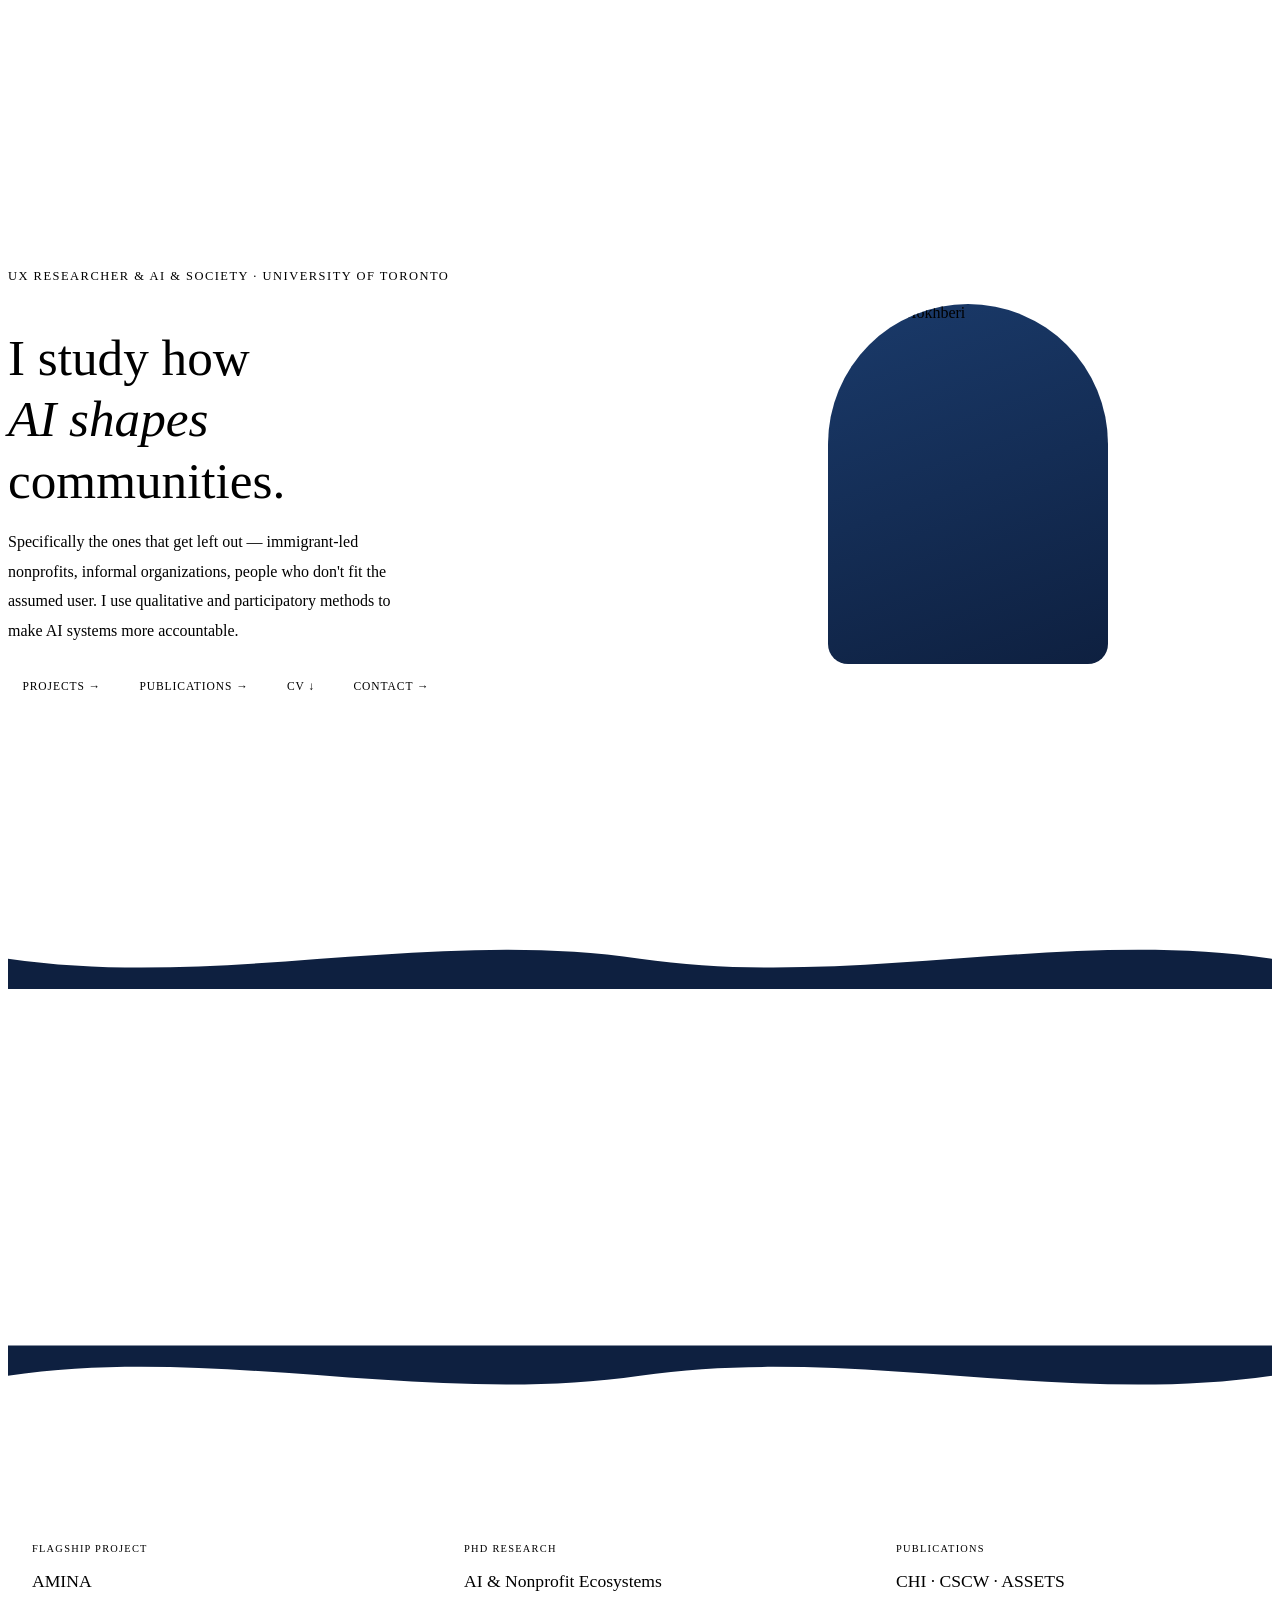
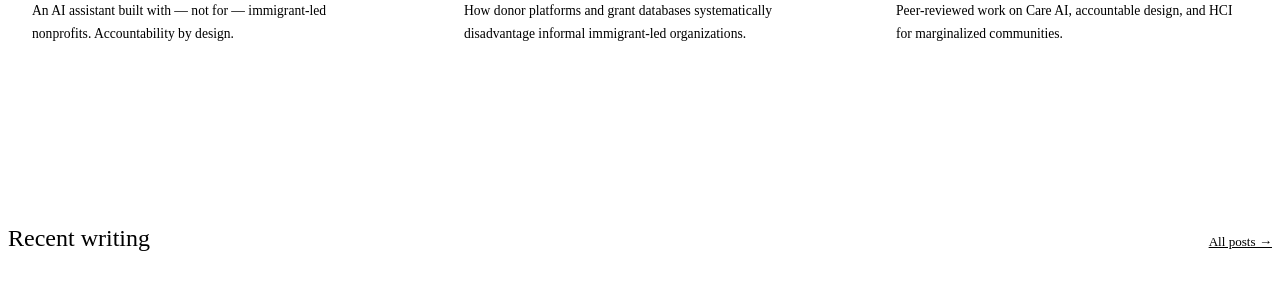
==== home.html @ 0e8337b4 "Add files via upload" ====
<!DOCTYPE html>
<html lang="en">
<head>
  <meta charset="UTF-8">
  <meta name="viewport" content="width=device-width, initial-scale=1.0">
  <title>Maryam Mokhberi — AI & Society Researcher</title>
  <link rel="stylesheet" href="css/style.css">
  <style>
    /* ── HOME-SPECIFIC STYLES ── */

    /* HERO */
    .home-hero {
      padding: 5rem 0 0;
      display: grid;
      grid-template-columns: 1fr 1fr;
      gap: 3rem;
      align-items: center;
      min-height: 88vh;
    }

    /* arch portrait */
    .home-portrait {
      display: flex;
      flex-direction: column;
      align-items: center;
      gap: 1.5rem;
      order: 2;
    }
    .arch-frame {
      width: 280px;
      height: 360px;
      overflow: hidden;
      border-radius: 140px 140px 20px 20px; /* arch top */
      background: linear-gradient(160deg, #1a3a6a, #0e2040);
      position: relative;
      flex-shrink: 0;
    }
    .arch-frame img {
      position: absolute;
      inset: 0;
      width: 100%;
      height: 100%;
      object-fit: cover;
      object-position: center top;
      display: block;
    }
    .arch-frame .arch-initials {
      position: absolute;
      inset: 0;
      display: flex;
      align-items: center;
      justify-content: center;
      font-family: var(--serif);
      font-size: 3.5rem;
      font-weight: 300;
      color: rgba(255,255,255,.28);
    }

    /* pill buttons under photo */
    .portrait-pills {
      display: flex;
      gap: .6rem;
      flex-wrap: wrap;
      justify-content: center;
    }
    .pill {
      font-size: .72rem;
      letter-spacing: .08em;
      text-transform: uppercase;
      padding: .38rem .9rem;
      border-radius: 999px;
      border: 1px solid var(--rule);
      color: var(--mid);
      text-decoration: none;
      transition: background .2s, color .2s, border-color .2s;
      white-space: nowrap;
    }
    .pill:hover { background: var(--navy); color: #fff; border-color: var(--navy); text-decoration: none; }

    /* hero text */
    .home-intro { order: 1; }
    .home-intro h1 {
      font-family: var(--serif);
      font-size: clamp(2.2rem, 4vw, 3.2rem);
      font-weight: 400;
      line-height: 1.2;
      margin-bottom: 1rem;
    }
    .home-intro h1 em { font-style: italic; color: var(--navy-mid); }
    .home-intro .role-tag {
      font-size: .78rem;
      letter-spacing: .12em;
      text-transform: uppercase;
      color: var(--quiet);
      margin-bottom: 1.5rem;
      display: block;
    }
    .home-intro p {
      font-size: 1rem;
      color: var(--mid);
      line-height: 1.85;
      max-width: 420px;
    }
    .home-intro .hero-pills {
      display: flex;
      gap: .6rem;
      margin-top: 1.8rem;
      flex-wrap: wrap;
    }

    /* wave divider */
    .wave-divider {
      width: 100%;
      overflow: hidden;
      line-height: 0;
      margin: 0;
    }
    .wave-divider svg { display: block; width: 100%; }
    .wave-divider.flip { transform: scaleY(-1); }

    /* dark wave section */
    .wave-section {
      background: var(--navy);
      padding: 4rem 0;
      color: white;
    }
    .wave-section h2 {
      font-family: var(--serif);
      font-size: clamp(1.5rem, 2.5vw, 2rem);
      font-weight: 400;
      color: white;
      margin-bottom: .5rem;
    }
    .wave-section p { color: rgba(255,255,255,.65); line-height: 1.8; }
    .wave-section .section-label { color: rgba(255,255,255,.35); }

    /* philosophy */
    .philosophy-grid {
      display: grid;
      grid-template-columns: repeat(3, 1fr);
      gap: 2.5rem;
      margin-top: 3rem;
    }
    .philosophy-item { }
    .philosophy-item h3 {
      font-family: var(--serif);
      font-size: 1.15rem;
      font-weight: 400;
      color: white;
      margin-bottom: .6rem;
      line-height: 1.3;
    }
    .philosophy-item p {
      font-size: .875rem;
      color: rgba(255,255,255,.55);
      line-height: 1.75;
    }

    /* highlights */
    .highlights-section { padding: 4.5rem 0; }
    .highlights-grid {
      display: grid;
      grid-template-columns: repeat(3, 1fr);
      gap: 2rem;
      margin-top: 2.5rem;
    }
    .highlight-card {
      border: 1px solid var(--rule);
      border-radius: 4px;
      padding: 1.5rem;
      transition: border-color .2s, transform .2s;
      text-decoration: none;
      display: block;
      color: inherit;
    }
    .highlight-card:hover {
      border-color: var(--navy);
      transform: translateY(-2px);
      text-decoration: none;
    }
    .highlight-card .card-label {
      font-size: .65rem;
      letter-spacing: .12em;
      text-transform: uppercase;
      color: var(--navy-mid);
      margin-bottom: .5rem;
      display: block;
    }
    .highlight-card h3 {
      font-family: var(--serif);
      font-size: 1.1rem;
      font-weight: 400;
      color: var(--ink);
      margin-bottom: .5rem;
    }
    .highlight-card p {
      font-size: .85rem;
      color: var(--mid);
      line-height: 1.65;
      margin: 0;
    }

    /* recent writing */
    .writing-section { padding: 4rem 0 0; }
    .writing-header {
      display: flex;
      justify-content: space-between;
      align-items: baseline;
      margin-bottom: 1.5rem;
    }
    .writing-header h2 {
      font-family: var(--serif);
      font-size: 1.5rem;
      font-weight: 400;
    }
    .writing-header a { font-size: .82rem; color: var(--quiet); }
    .writing-header a:hover { color: var(--navy); }

    @media (max-width: 768px) {
      .home-hero { grid-template-columns: 1fr; min-height: auto; padding-top: 4rem; }
      .home-portrait { order: 1; }
      .home-intro { order: 2; }
      .arch-frame { width: 200px; height: 260px; border-radius: 100px 100px 16px 16px; }
      .philosophy-grid,
      .highlights-grid { grid-template-columns: 1fr; gap: 1.5rem; }
    }
  </style>
</head>
<body data-page="home">
  <div id="nav-placeholder"></div>

  <!-- HERO -->
  <section class="container">
    <div class="home-hero">

      <div class="home-intro fade-in">
        <span class="role-tag">UX Researcher &amp; AI &amp; Society · University of Toronto</span>
        <h1>I study how<br><em>AI shapes</em><br>communities.</h1>
        <p>Specifically the ones that get left out — immigrant-led nonprofits, informal organizations, people who don't fit the assumed user. I use qualitative and participatory methods to make AI systems more accountable.</p>
        <div class="hero-pills fade-in fade-in-delay-2">
          <a href="pages/research.html" class="pill">Projects →</a>
          <a href="pages/publications.html" class="pill">Publications →</a>
          <a href="assets/Maryam_Mokhberi_CV.pdf" class="pill" target="_blank">CV ↓</a>
          <a href="pages/contact.html" class="pill">Contact →</a>
        </div>
      </div>

      <div class="home-portrait fade-in fade-in-delay-1">
        <div class="arch-frame">
          <img src="assets/maryam.jpg" alt="Maryam Mokhberi">
        </div>

      </div>

    </div>
  </section>

  <!-- WAVE DOWN into dark section -->
  <div class="wave-divider" style="margin-top:3rem;">
    <svg viewBox="0 0 1440 70" xmlns="http://www.w3.org/2000/svg" preserveAspectRatio="none">
      <path d="M0,35 C240,70 480,0 720,35 C960,70 1200,0 1440,35 L1440,70 L0,70 Z" fill="#0e2040"/>
    </svg>
  </div>

  <!-- PHILOSOPHY / dark wave section -->
  <section class="wave-section">
    <div class="container">
      <span class="section-label" style="font-size:.7rem;letter-spacing:.15em;text-transform:uppercase;display:block;margin-bottom:1.5rem;">How I think about research</span>
      <div class="philosophy-grid">
        <div class="philosophy-item fade-in">
          <h3>The communities most affected by AI are least involved in building it.</h3>
          <p>My work tries to close that gap — through participatory design, qualitative fieldwork, and tools that center accountability from the start.</p>
        </div>
        <div class="philosophy-item fade-in fade-in-delay-1">
          <h3>Care AI isn't about efficiency. It's about who gets cared for.</h3>
          <p>Most AI systems called "assistive" optimize for users who already have access to convenience. I study the ones who don't.</p>
        </div>
        <div class="philosophy-item fade-in fade-in-delay-2">
          <h3>Technical depth makes critique more useful, not less.</h3>
          <p>My engineering background means I can engage with AI system design directly — not just describe its effects from the outside.</p>
        </div>
      </div>
    </div>
  </section>

  <!-- WAVE UP back to white -->
  <div class="wave-divider flip">
    <svg viewBox="0 0 1440 70" xmlns="http://www.w3.org/2000/svg" preserveAspectRatio="none">
      <path d="M0,35 C240,70 480,0 720,35 C960,70 1200,0 1440,35 L1440,70 L0,70 Z" fill="#0e2040"/>
    </svg>
  </div>

  <!-- HIGHLIGHTS -->
  <section class="highlights-section">
    <div class="container">
      <div class="highlights-grid">
        <a href="pages/research.html#amina" class="highlight-card fade-in">
          <span class="card-label">Flagship Project</span>
          <h3>AMINA</h3>
          <p>An AI assistant built with — not for — immigrant-led nonprofits. Accountability by design.</p>
        </a>
        <a href="pages/research.html" class="highlight-card fade-in fade-in-delay-1">
          <span class="card-label">PhD Research</span>
          <h3>AI & Nonprofit Ecosystems</h3>
          <p>How donor platforms and grant databases systematically disadvantage informal immigrant-led organizations.</p>
        </a>
        <a href="pages/publications.html" class="highlight-card fade-in fade-in-delay-2">
          <span class="card-label">Publications</span>
          <h3>CHI · CSCW · ASSETS</h3>
          <p>Peer-reviewed work on Care AI, accountable design, and HCI for marginalized communities.</p>
        </a>
      </div>
    </div>
  </section>

  <!-- RECENT WRITING -->
  <section class="writing-section">
    <div class="container">
      <div class="writing-header">
        <h2>Recent writing</h2>
        <a href="pages/blog.html">All posts →</a>
      </div>
      <div id="home-blog-container"></div>
    </div>
  </section>

  <div id="footer-placeholder"></div>
  <script src="js/blog-posts.js"></script>
  <script src="js/main.js"></script>
</body>
</html>
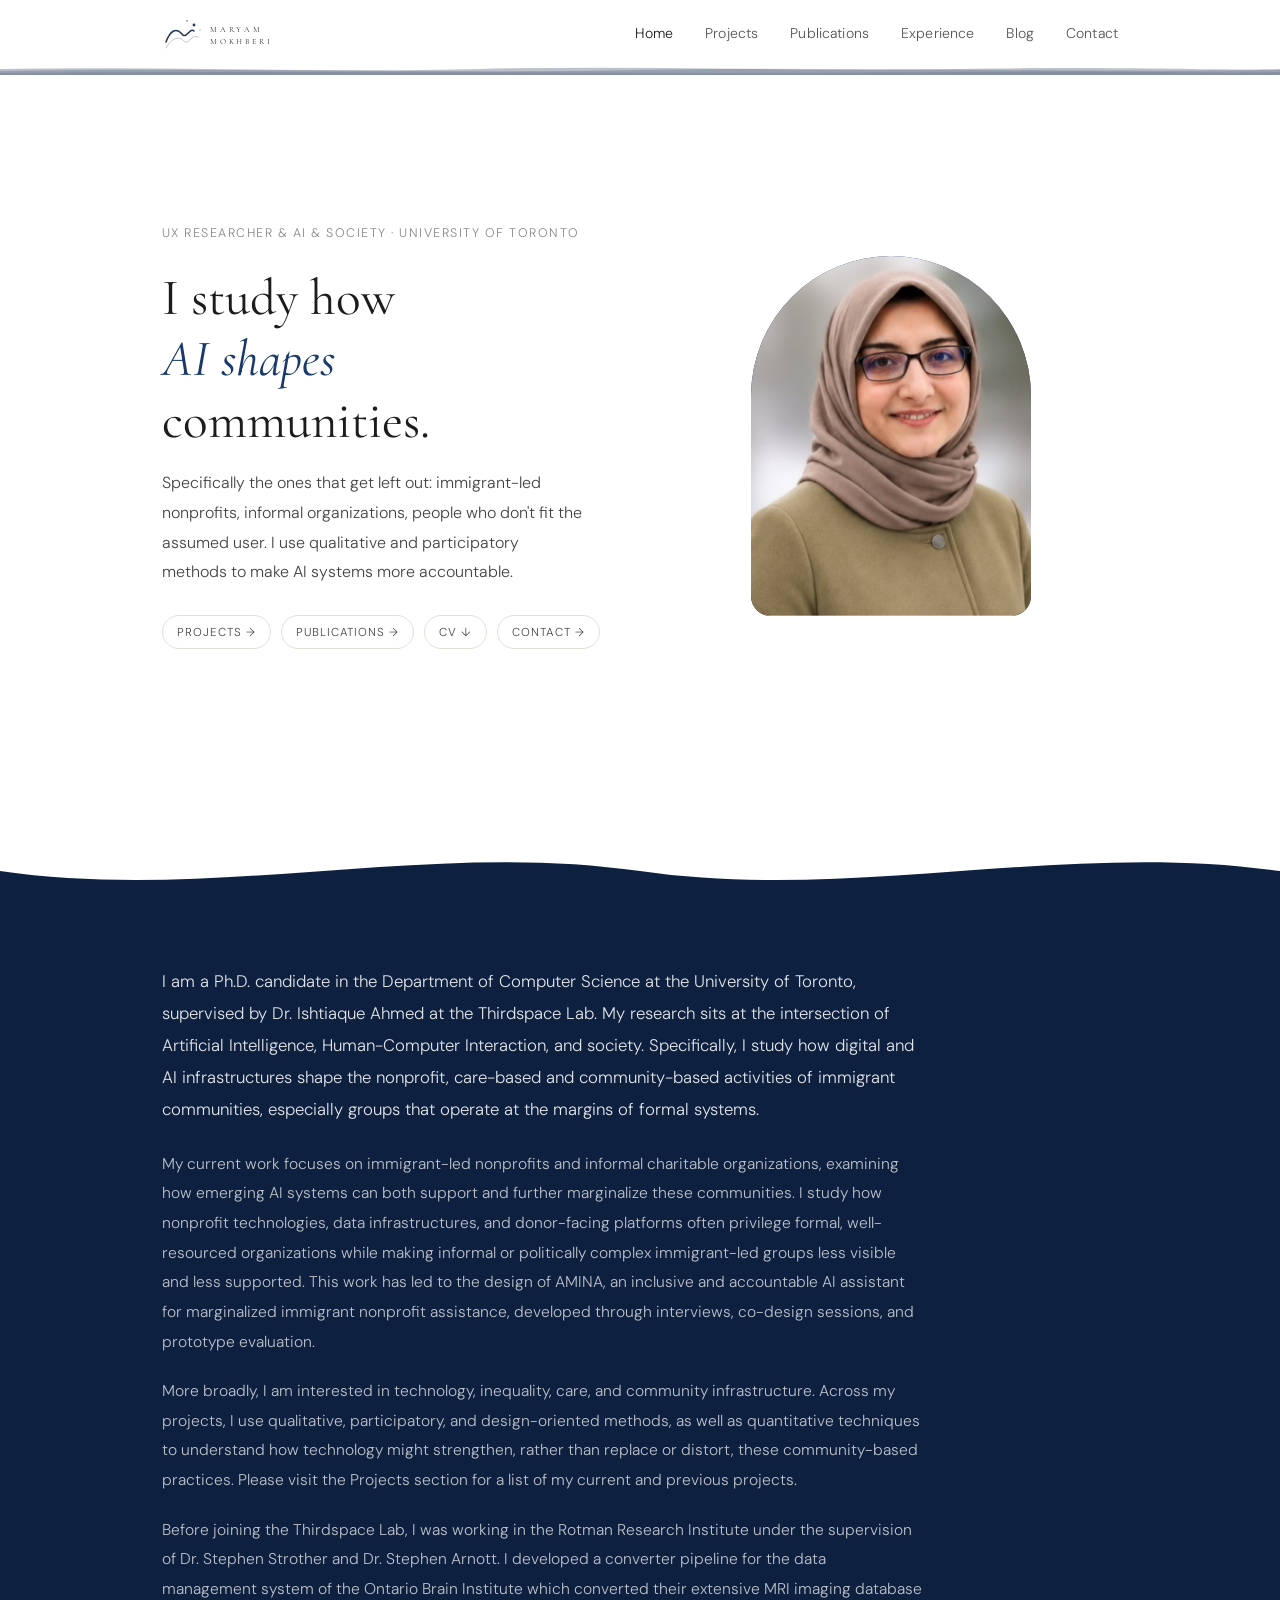
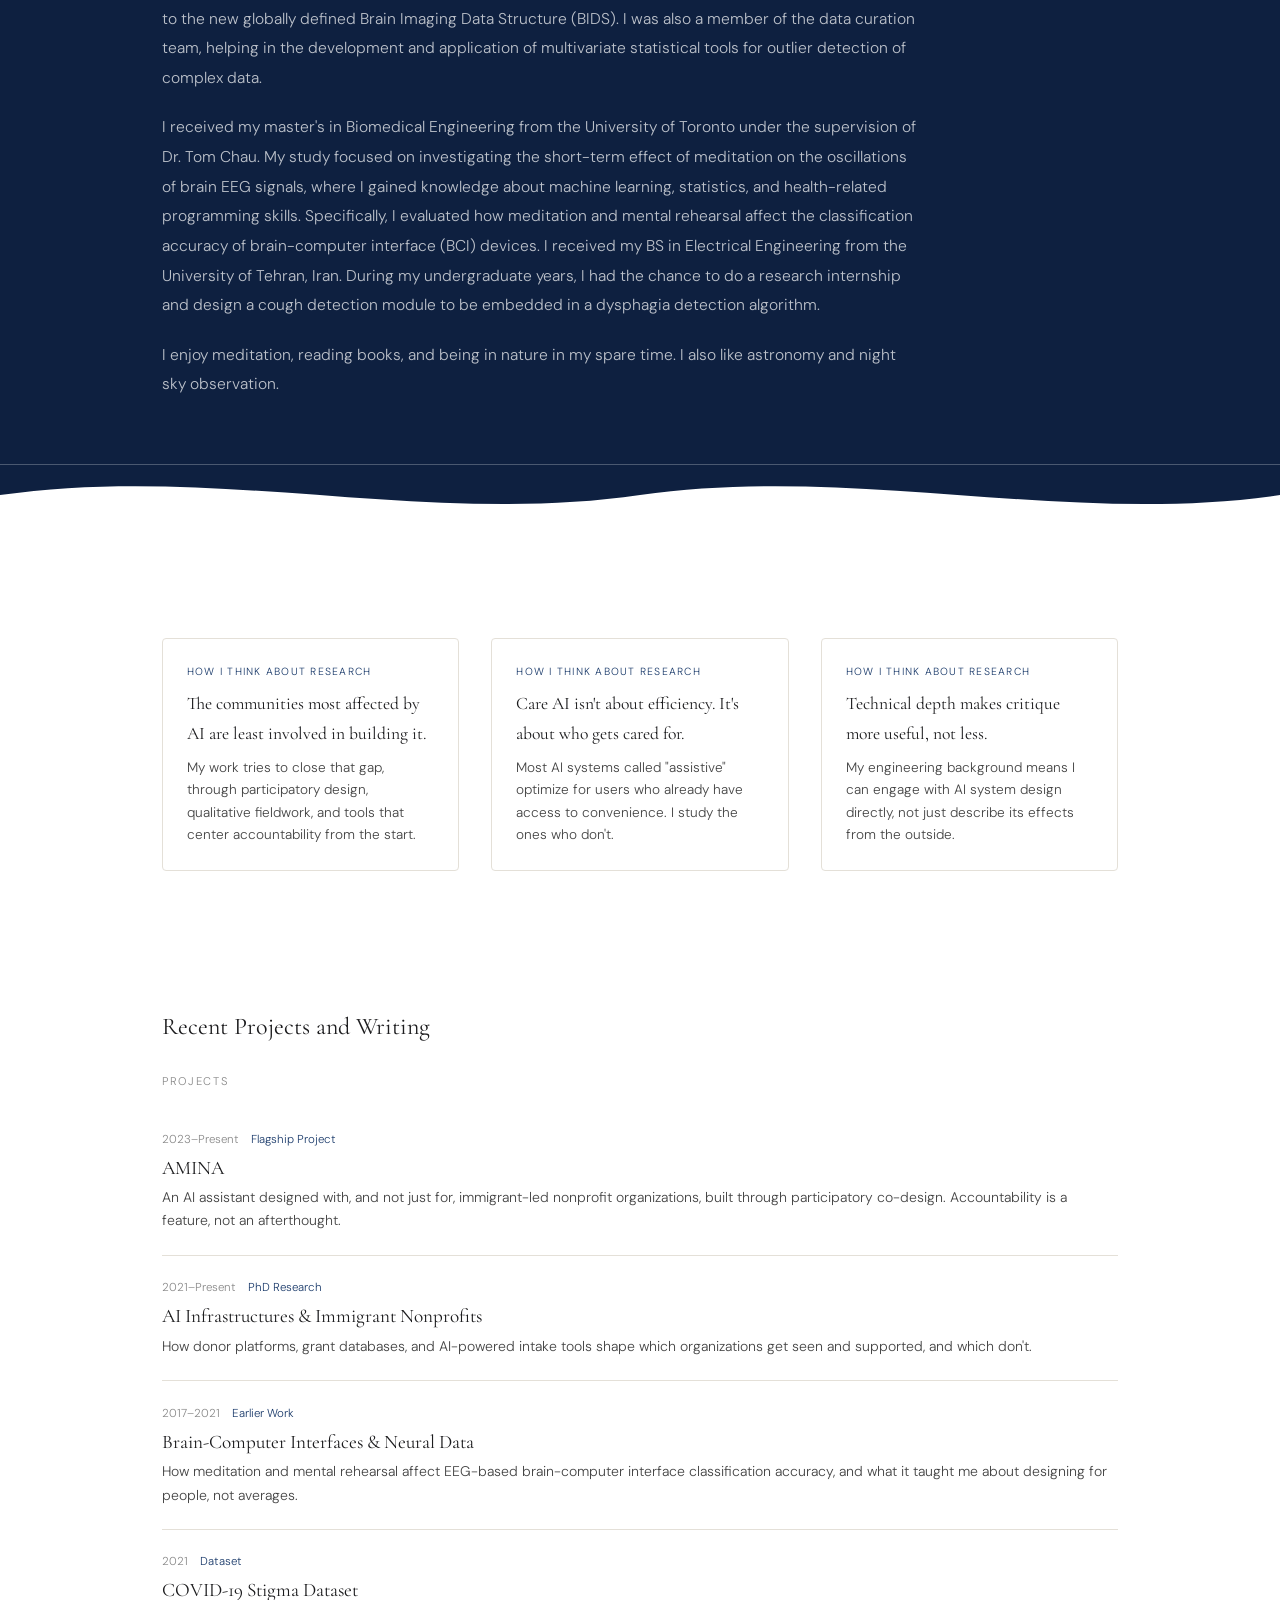
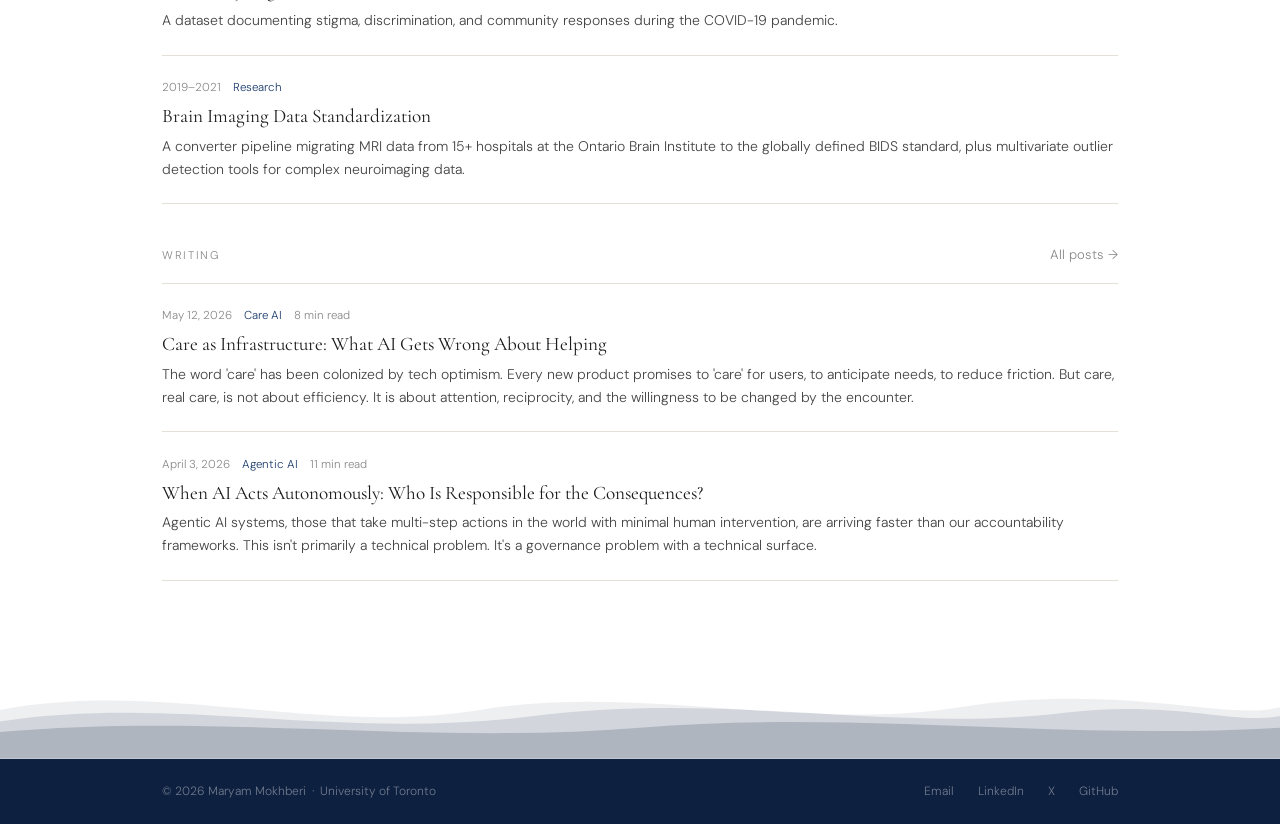
==== commit b335fce4: "Add files via upload changed the content and layout of home page" ====
--- a/home.html
+++ b/home.html
@@ -3,7 +3,7 @@
 <head>
   <meta charset="UTF-8">
   <meta name="viewport" content="width=device-width, initial-scale=1.0">
-  <title>Maryam Mokhberi — AI & Society Researcher</title>
+  <title>Maryam Mokhberi | AI &amp; Society Researcher</title>
   <link rel="stylesheet" href="css/style.css">
   <style>
     /* ── HOME-SPECIFIC STYLES ── */
@@ -216,6 +216,26 @@
     .writing-header a { font-size: .82rem; color: var(--quiet); }
     .writing-header a:hover { color: var(--navy); }
 
+    /* bio text in dark section */
+    .bio-paragraphs { max-width: 760px; }
+    .bio-paragraphs p {
+      color: rgba(255,255,255,.72);
+      line-height: 1.9;
+      font-size: .975rem;
+      margin-bottom: 1.25rem;
+    }
+    .bio-paragraphs p:last-child { margin-bottom: 0; }
+    .bio-paragraphs .bio-lead {
+      font-size: 1.05rem;
+      color: rgba(255,255,255,.88);
+      margin-bottom: 1.5rem;
+    }
+
+    /* philosophy items on white background */
+    .highlights-section .philosophy-item h3 { color: var(--ink); }
+    .highlights-section .philosophy-item p { color: var(--mid); }
+    .highlights-section .philosophy-grid { margin-bottom: 3rem; }
+
     @media (max-width: 768px) {
       .home-hero { grid-template-columns: 1fr; min-height: auto; padding-top: 4rem; }
       .home-portrait { order: 1; }
@@ -236,7 +256,7 @@
       <div class="home-intro fade-in">
         <span class="role-tag">UX Researcher &amp; AI &amp; Society · University of Toronto</span>
         <h1>I study how<br><em>AI shapes</em><br>communities.</h1>
-        <p>Specifically the ones that get left out — immigrant-led nonprofits, informal organizations, people who don't fit the assumed user. I use qualitative and participatory methods to make AI systems more accountable.</p>
+        <p>Specifically the ones that get left out: immigrant-led nonprofits, informal organizations, people who don't fit the assumed user. I use qualitative and participatory methods to make AI systems more accountable.</p>
         <div class="hero-pills fade-in fade-in-delay-2">
           <a href="pages/research.html" class="pill">Projects →</a>
           <a href="pages/publications.html" class="pill">Publications →</a>
@@ -262,23 +282,16 @@
     </svg>
   </div>
 
-  <!-- PHILOSOPHY / dark wave section -->
+  <!-- BIO / dark wave section -->
   <section class="wave-section">
     <div class="container">
-      <span class="section-label" style="font-size:.7rem;letter-spacing:.15em;text-transform:uppercase;display:block;margin-bottom:1.5rem;">How I think about research</span>
-      <div class="philosophy-grid">
-        <div class="philosophy-item fade-in">
-          <h3>The communities most affected by AI are least involved in building it.</h3>
-          <p>My work tries to close that gap — through participatory design, qualitative fieldwork, and tools that center accountability from the start.</p>
-        </div>
-        <div class="philosophy-item fade-in fade-in-delay-1">
-          <h3>Care AI isn't about efficiency. It's about who gets cared for.</h3>
-          <p>Most AI systems called "assistive" optimize for users who already have access to convenience. I study the ones who don't.</p>
-        </div>
-        <div class="philosophy-item fade-in fade-in-delay-2">
-          <h3>Technical depth makes critique more useful, not less.</h3>
-          <p>My engineering background means I can engage with AI system design directly — not just describe its effects from the outside.</p>
-        </div>
+      <div class="bio-paragraphs">
+        <p class="bio-lead">I am a Ph.D. candidate in the Department of Computer Science at the University of Toronto, supervised by Dr. Ishtiaque Ahmed at the Thirdspace Lab. My research sits at the intersection of Artificial Intelligence, Human-Computer Interaction, and society. Specifically, I study how digital and AI infrastructures shape the nonprofit, care-based and community-based activities of immigrant communities, especially groups that operate at the margins of formal systems.</p>
+        <p>My current work focuses on immigrant-led nonprofits and informal charitable organizations, examining how emerging AI systems can both support and further marginalize these communities. I study how nonprofit technologies, data infrastructures, and donor-facing platforms often privilege formal, well-resourced organizations while making informal or politically complex immigrant-led groups less visible and less supported. This work has led to the design of AMINA, an inclusive and accountable AI assistant for marginalized immigrant nonprofit assistance, developed through interviews, co-design sessions, and prototype evaluation.</p>
+        <p>More broadly, I am interested in technology, inequality, care, and community infrastructure. Across my projects, I use qualitative, participatory, and design-oriented methods, as well as quantitative techniques to understand how technology might strengthen, rather than replace or distort, these community-based practices. Please visit the Projects section for a list of my current and previous projects.</p>
+        <p>Before joining the Thirdspace Lab, I was working in the Rotman Research Institute under the supervision of Dr. Stephen Strother and Dr. Stephen Arnott. I developed a converter pipeline for the data management system of the Ontario Brain Institute which converted their extensive MRI imaging database to the new globally defined Brain Imaging Data Structure (BIDS). I was also a member of the data curation team, helping in the development and application of multivariate statistical tools for outlier detection of complex data.</p>
+        <p>I received my master's in Biomedical Engineering from the University of Toronto under the supervision of Dr. Tom Chau. My study focused on investigating the short-term effect of meditation on the oscillations of brain EEG signals, where I gained knowledge about machine learning, statistics, and health-related programming skills. Specifically, I evaluated how meditation and mental rehearsal affect the classification accuracy of brain-computer interface (BCI) devices. I received my BS in Electrical Engineering from the University of Tehran, Iran. During my undergraduate years, I had the chance to do a research internship and design a cough detection module to be embedded in a dysphagia detection algorithm.</p>
+        <p>I enjoy meditation, reading books, and being in nature in my spare time. I also like astronomy and night sky observation.</p>
       </div>
     </div>
   </section>
@@ -294,31 +307,77 @@
   <section class="highlights-section">
     <div class="container">
       <div class="highlights-grid">
-        <a href="pages/research.html#amina" class="highlight-card fade-in">
-          <span class="card-label">Flagship Project</span>
-          <h3>AMINA</h3>
-          <p>An AI assistant built with — not for — immigrant-led nonprofits. Accountability by design.</p>
-        </a>
-        <a href="pages/research.html" class="highlight-card fade-in fade-in-delay-1">
-          <span class="card-label">PhD Research</span>
-          <h3>AI & Nonprofit Ecosystems</h3>
-          <p>How donor platforms and grant databases systematically disadvantage informal immigrant-led organizations.</p>
-        </a>
-        <a href="pages/publications.html" class="highlight-card fade-in fade-in-delay-2">
-          <span class="card-label">Publications</span>
-          <h3>CHI · CSCW · ASSETS</h3>
-          <p>Peer-reviewed work on Care AI, accountable design, and HCI for marginalized communities.</p>
-        </a>
+        <div class="highlight-card fade-in">
+          <span class="card-label">How I think about research</span>
+          <h3>The communities most affected by AI are least involved in building it.</h3>
+          <p>My work tries to close that gap, through participatory design, qualitative fieldwork, and tools that center accountability from the start.</p>
+        </div>
+        <div class="highlight-card fade-in fade-in-delay-1">
+          <span class="card-label">How I think about research</span>
+          <h3>Care AI isn't about efficiency. It's about who gets cared for.</h3>
+          <p>Most AI systems called "assistive" optimize for users who already have access to convenience. I study the ones who don't.</p>
+        </div>
+        <div class="highlight-card fade-in fade-in-delay-2">
+          <span class="card-label">How I think about research</span>
+          <h3>Technical depth makes critique more useful, not less.</h3>
+          <p>My engineering background means I can engage with AI system design directly, not just describe its effects from the outside.</p>
+        </div>
       </div>
     </div>
   </section>
 
-  <!-- RECENT WRITING -->
+  <!-- RECENT PROJECTS AND WRITING -->
   <section class="writing-section">
     <div class="container">
       <div class="writing-header">
-        <h2>Recent writing</h2>
-        <a href="pages/blog.html">All posts →</a>
+        <h2>Recent Projects and Writing</h2>
+      </div>
+
+      <span class="section-label" style="font-size:.7rem;letter-spacing:.15em;text-transform:uppercase;color:var(--quiet);display:block;margin-bottom:1rem;">Projects</span>
+      <a class="post-list-item fade-in" href="pages/research.html#amina">
+        <div class="pli-meta">
+          <span>2023–Present</span>
+          <span class="pli-cat">Flagship Project</span>
+        </div>
+        <div class="pli-title">AMINA</div>
+        <div class="pli-excerpt">An AI assistant designed with, and not just for, immigrant-led nonprofit organizations, built through participatory co-design. Accountability is a feature, not an afterthought.</div>
+      </a>
+      <a class="post-list-item fade-in" href="pages/research.html">
+        <div class="pli-meta">
+          <span>2021–Present</span>
+          <span class="pli-cat">PhD Research</span>
+        </div>
+        <div class="pli-title">AI Infrastructures &amp; Immigrant Nonprofits</div>
+        <div class="pli-excerpt">How donor platforms, grant databases, and AI-powered intake tools shape which organizations get seen and supported, and which don't.</div>
+      </a>
+      <a class="post-list-item fade-in" href="pages/research.html">
+        <div class="pli-meta">
+          <span>2017–2021</span>
+          <span class="pli-cat">Earlier Work</span>
+        </div>
+        <div class="pli-title">Brain-Computer Interfaces &amp; Neural Data</div>
+        <div class="pli-excerpt">How meditation and mental rehearsal affect EEG-based brain-computer interface classification accuracy, and what it taught me about designing for people, not averages.</div>
+      </a>
+      <a class="post-list-item fade-in" href="pages/research.html">
+        <div class="pli-meta">
+          <span>2021</span>
+          <span class="pli-cat">Dataset</span>
+        </div>
+        <div class="pli-title">COVID-19 Stigma Dataset</div>
+        <div class="pli-excerpt">A dataset documenting stigma, discrimination, and community responses during the COVID-19 pandemic.</div>
+      </a>
+      <a class="post-list-item fade-in" href="pages/research.html">
+        <div class="pli-meta">
+          <span>2019–2021</span>
+          <span class="pli-cat">Research</span>
+        </div>
+        <div class="pli-title">Brain Imaging Data Standardization</div>
+        <div class="pli-excerpt">A converter pipeline migrating MRI data from 15+ hospitals at the Ontario Brain Institute to the globally defined BIDS standard, plus multivariate outlier detection tools for complex neuroimaging data.</div>
+      </a>
+
+      <div style="display:flex;justify-content:space-between;align-items:baseline;margin:2.5rem 0 1rem;">
+        <span class="section-label" style="font-size:.7rem;letter-spacing:.15em;text-transform:uppercase;color:var(--quiet);">Writing</span>
+        <a href="pages/blog.html" style="font-size:.82rem;color:var(--quiet);">All posts →</a>
       </div>
       <div id="home-blog-container"></div>
     </div>
--- a/css/style.css
+++ b/css/style.css
@@ -0,0 +1,262 @@
+@import url('https://fonts.googleapis.com/css2?family=Cormorant+Garamond:ital,wght@0,300;0,400;0,500;1,300;1,400&family=DM+Sans:ital,wght@0,300;0,400;0,500;1,300&display=swap');
+
+:root {
+  --serif: 'Cormorant Garamond', Georgia, serif;
+  --sans:  'DM Sans', system-ui, sans-serif;
+  --bg:       #ffffff;
+  --surface:  #ffffff;
+  --ink:      #1C1C1E;
+  --mid:      #444;
+  --quiet:    #888;
+  --navy:     #0e2040;
+  --navy-mid: #1a3a6a;
+  --navy-light: rgba(14,32,64,0.08);
+  --rule:     #E4E0D8;
+  --nav-h:    66px;
+  --wide:     1020px;
+  --text:     680px;
+}
+
+*, *::before, *::after { box-sizing: border-box; margin: 0; padding: 0; }
+html { font-size: 16px; scroll-behavior: smooth; background: #ffffff; }
+body { font-family: var(--sans); background: var(--bg); color: var(--ink); line-height: 1.7; font-weight: 300; overflow-x: hidden; }
+a { color: var(--navy-mid); text-decoration: none; }
+a:hover { text-decoration: underline; }
+p { margin-bottom: 1rem; }
+p:last-child { margin-bottom: 0; }
+ul { list-style: none; }
+img { display: block; max-width: 100%; }
+
+/* ── NAV ── */
+nav.main-nav {
+  position: fixed; top: 0; left: 0; right: 0;
+  height: var(--nav-h); z-index: 100;
+  background: rgba(255,255,255,0.96);
+  backdrop-filter: blur(10px);
+  overflow: visible;
+}
+.nav-inner {
+  max-width: var(--wide); margin: 0 auto; padding: 0 2rem;
+  height: 100%; display: flex; align-items: center; justify-content: space-between;
+}
+.nav-logo { display: flex; align-items: center; text-decoration: none; opacity: .9; transition: opacity .2s; }
+.nav-logo:hover { opacity: 1; text-decoration: none; }
+.nav-links { display: flex; gap: 2rem; }
+.nav-links a { font-size: 0.88rem; color: #555; transition: color .2s; letter-spacing: .01em; }
+.nav-links a:hover, .nav-links a.active { color: var(--ink); text-decoration: none; }
+
+.nav-hamburger { display: none; background: none; border: none; cursor: pointer; flex-direction: column; gap: 5px; padding: .25rem; }
+.nav-hamburger span { display: block; width: 22px; height: 1.5px; background: var(--ink); transition: .2s; }
+
+
+/* ── NAV WAVE ACCENT ── */
+.nav-wave {
+  position: absolute; bottom: -9px; left: 0; right: 0;
+  height: 10px; overflow: visible; pointer-events: none; z-index: 1;
+}
+.nav-wave svg { display: block; width: 100%; height: 10px; }
+
+@media (max-width: 600px) {
+  .nav-hamburger { display: flex; }
+  .nav-links {
+    display: none; position: absolute; top: var(--nav-h); left: 0; right: 0;
+    background: var(--bg); flex-direction: column; padding: 1.25rem 2rem 1.75rem;
+    border-bottom: 1px solid var(--rule); gap: 1rem;
+  }
+  .nav-links.open { display: flex; }
+}
+#nav-placeholder { height: var(--nav-h); }
+
+/* ── LAYOUT ── */
+.container { max-width: var(--wide); margin: 0 auto; padding: 0 2rem; }
+.container-text { max-width: var(--text); margin: 0 auto; padding: 0 2rem; }
+
+/* ── BUTTONS ── */
+.btn {
+  display: inline-block; padding: .55rem 1.2rem;
+  font-family: var(--sans); font-size: .82rem; font-weight: 400;
+  border-radius: 2px; border: 1px solid transparent;
+  cursor: pointer; text-decoration: none; transition: .2s;
+}
+.btn:hover { text-decoration: none; }
+.btn-primary { background: var(--navy); color: #fff; border-color: var(--navy); }
+.btn-primary:hover { background: var(--navy-mid); border-color: var(--navy-mid); }
+.btn-outline { background: transparent; color: var(--ink); border-color: var(--rule); }
+.btn-outline:hover { border-color: var(--navy); color: var(--navy); }
+
+/* ── PAGE CONTENT ── */
+.page-wrap { padding: 5rem 0 0; }
+
+.page-intro {
+  padding-bottom: 0; margin-bottom: 0; margin-top: 1.5rem;
+  border-bottom: none;
+}
+.page-intro h1 {
+  font-family: var(--serif); font-size: clamp(2rem, 3.5vw, 2.8rem);
+  font-weight: 300; margin-bottom: .6rem; letter-spacing: -.01em;
+}
+.page-intro p { font-size: .95rem; color: var(--quiet); max-width: 500px; line-height: 1.8; margin-top: .5rem; }
+.page-wave-divider {
+  width: 100%; overflow: hidden; line-height: 0; margin: 2rem 0 2.5rem;
+}
+.page-wave-divider svg { display: block; width: 100%; }
+
+/* ── RESEARCH SECTIONS ── */
+.research-section {
+  display: grid; grid-template-columns: 160px 1fr;
+  gap: 2rem 3rem; padding: 2.5rem 0;
+  border-bottom: 1px solid var(--rule);
+}
+.research-section:last-child { border-bottom: none; padding-bottom: 0; }
+.rs-label {
+  font-size: .68rem; text-transform: uppercase; letter-spacing: .12em;
+  color: var(--navy-mid); display: block; margin-bottom: .35rem; line-height: 1.6;
+  padding-top: .2rem;
+}
+.rs-body h2 {
+  font-family: var(--serif); font-size: 1.35rem; font-weight: 400;
+  margin-bottom: .9rem; color: var(--ink);
+}
+.rs-body p { font-size: .975rem; color: var(--mid); line-height: 1.8; }
+.rs-body ul { margin: .75rem 0 0 1.1rem; list-style: disc; }
+.rs-body li { font-size: .9rem; color: var(--mid); line-height: 1.9; }
+
+@media (max-width: 640px) {
+  .research-section { grid-template-columns: 1fr; gap: .5rem; }
+}
+
+/* ── PUBLICATIONS ── */
+.pub-group { margin-bottom: 3rem; }
+.pub-group-title {
+  font-family: var(--serif); font-size: 1.1rem; font-weight: 400;
+  padding-bottom: .6rem; margin-bottom: 0; border-bottom: 1px solid var(--rule);
+}
+.pub-item {
+  display: grid; grid-template-columns: 100px 1fr;
+  gap: .5rem 1.75rem; padding: 1.2rem 0;
+  border-bottom: 1px solid var(--rule);
+}
+.pub-item:last-child { border-bottom: none; }
+.pub-venue { font-size: .72rem; color: var(--navy-mid); text-transform: uppercase; letter-spacing: .07em; padding-top: .15rem; }
+.pub-title { font-size: .95rem; color: var(--ink); line-height: 1.5; margin-bottom: .2rem; }
+.pub-authors { font-size: .83rem; color: var(--quiet); }
+
+@media (max-width: 580px) {
+  .pub-item { grid-template-columns: 1fr; gap: .25rem; }
+}
+
+/* ── BLOG LIST ── */
+.post-list-item {
+  display: block; padding: 1.4rem 0;
+  border-bottom: 1px solid var(--rule);
+  color: inherit; text-decoration: none;
+}
+.post-list-item:first-child { border-top: 1px solid var(--rule); }
+.post-list-item:hover { text-decoration: none; }
+.post-list-item:hover .pli-title { color: var(--navy); }
+.pli-meta { font-size: .72rem; color: var(--quiet); display: flex; gap: .75rem; margin-bottom: .4rem; }
+.pli-cat { color: var(--navy-mid); }
+.pli-title {
+  font-family: var(--serif); font-size: 1.2rem; font-weight: 400;
+  color: var(--ink); margin-bottom: .3rem; transition: color .2s; line-height: 1.35;
+}
+.pli-excerpt { font-size: .875rem; color: var(--mid); line-height: 1.65; }
+
+/* ── BLOG POST ── */
+.post-page { max-width: 660px; margin: 0 auto; padding: 5.5rem 2rem 0; }
+.post-page-meta { font-size: .75rem; color: var(--quiet); display: flex; gap: .75rem; margin-bottom: .5rem; }
+.post-page-cat { color: var(--navy-mid); }
+.post-page h1 {
+  font-family: var(--serif); font-size: clamp(1.6rem, 3vw, 2.2rem);
+  font-weight: 400; line-height: 1.3; margin-bottom: 2rem;
+  padding-bottom: 1.75rem; border-bottom: 1px solid var(--rule);
+}
+.post-body p { font-size: 1rem; line-height: 1.85; color: var(--mid); margin-bottom: 1.25rem; }
+.post-body h3 { font-family: var(--serif); font-size: 1.2rem; font-weight: 400; color: var(--ink); margin: 2rem 0 .75rem; }
+.post-back { margin-top: 3rem; padding-top: 1.5rem; border-top: 1px solid var(--rule); }
+.post-back a { font-size: .875rem; color: var(--quiet); }
+.post-back a:hover { color: var(--navy); }
+
+/* ── CONTACT ── */
+.contact-grid {
+  display: grid; grid-template-columns: 1fr 1fr;
+  gap: 3rem 4rem; align-items: start; margin-top: 1.5rem;
+}
+.contact-section h2 {
+  font-family: var(--serif); font-size: 1.2rem; font-weight: 400;
+  margin-bottom: 1rem; padding-bottom: .6rem; border-bottom: 1px solid var(--rule);
+}
+.contact-links { display: flex; flex-direction: column; gap: .6rem; }
+.contact-links a { font-size: .95rem; color: var(--mid); }
+.contact-links a:hover { color: var(--navy); text-decoration: none; }
+.cl-label { font-size: .72rem; color: var(--quiet); display: block; }
+.contact-body p { font-size: .95rem; color: var(--mid); line-height: 1.8; }
+
+@media (max-width: 640px) {
+  .contact-grid { grid-template-columns: 1fr; gap: 2.5rem; }
+}
+
+/* ── HOMEPAGE ── */
+.hero { padding: 6.5rem 0 0; }
+.hero-grid { display: grid; grid-template-columns: 1fr 200px; gap: 4rem; align-items: start; }
+.hero h1 { font-family: var(--serif); font-size: clamp(2.2rem, 4.5vw, 3rem); font-weight: 400; line-height: 1.15; margin-bottom: .6rem; }
+.hero-role { font-size: .875rem; color: var(--quiet); margin-bottom: 1.75rem; }
+.hero-bio { font-size: 1.025rem; line-height: 1.8; color: var(--mid); }
+.hero-actions { display: flex; gap: .75rem; margin-top: 2rem; flex-wrap: wrap; }
+.portrait-wrap { display: flex; flex-direction: column; gap: .85rem; }
+.portrait-frame { width: 100%; aspect-ratio: 3/4; background: linear-gradient(145deg,#1a3a6a,#0e2040); border-radius: 3px; overflow: hidden; position: relative; }
+.portrait-frame img { position: absolute; top: 0; left: 0; width: 100%; height: 100%; object-fit: cover; object-position: center top; display: block; }
+.portrait-initials { font-family: var(--serif); font-size: 2.5rem; color: rgba(255,255,255,.3); }
+.portrait-links { display: flex; flex-direction: column; gap: .3rem; }
+.portrait-links a { font-size: .78rem; color: var(--quiet); }
+.portrait-links a:hover { color: var(--navy); text-decoration: none; }
+.highlights { border-top: 1px solid var(--rule); margin-top: 4rem; padding-top: 3rem; display: grid; grid-template-columns: repeat(3,1fr); gap: 2.5rem; }
+.hl-label { font-size: .68rem; text-transform: uppercase; letter-spacing: .12em; color: var(--navy-mid); display: block; margin-bottom: .4rem; }
+.highlight-item h3 { font-family: var(--serif); font-size: 1.1rem; font-weight: 400; margin-bottom: .5rem; }
+.highlight-item p { font-size: .875rem; color: var(--mid); line-height: 1.65; }
+.highlight-item a { font-size: .82rem; margin-top: .6rem; display: inline-block; color: var(--navy-mid); }
+.home-writing { margin-top: 4rem; padding-top: 3rem; border-top: 1px solid var(--rule); }
+.home-writing-header { display: flex; justify-content: space-between; align-items: baseline; margin-bottom: 1.75rem; }
+.home-writing-header h2 { font-family: var(--serif); font-size: 1.35rem; font-weight: 400; }
+.home-writing-header a { font-size: .82rem; color: var(--quiet); }
+.home-writing-header a:hover { color: var(--navy); }
+
+@media (max-width: 700px) {
+  .hero-grid { grid-template-columns: 1fr; gap: 2rem; }
+  .portrait-wrap { flex-direction: row; align-items: center; }
+  .portrait-frame { width: 88px; aspect-ratio: 3/4; }
+  .portrait-links { flex-direction: row; flex-wrap: wrap; gap: .4rem 1rem; }
+  .highlights { grid-template-columns: 1fr; gap: 2rem; }
+}
+
+/* ── WAVE FOOTER ── */
+.wave-footer {
+  margin-top: 5rem;
+  width: 100%;
+  overflow: hidden;
+  line-height: 0;
+  pointer-events: none;
+}
+.wave-footer svg { display: block; width: 100%; }
+
+/* ── FOOTER ── */
+footer {
+  background: var(--navy);
+  padding: 1.4rem 0;
+}
+.footer-inner {
+  max-width: var(--wide); margin: 0 auto; padding: 0 2rem;
+  display: flex; justify-content: space-between; align-items: center;
+  flex-wrap: wrap; gap: .5rem;
+}
+.footer-copy { font-size: .75rem; color: rgba(255,255,255,.4); }
+.footer-links { display: flex; gap: 1.5rem; }
+.footer-links a { font-size: .75rem; color: rgba(255,255,255,.4); }
+.footer-links a:hover { color: rgba(255,255,255,.85); text-decoration: none; }
+
+/* ── FADE IN ── */
+.fade-in { opacity: 0; transform: translateY(16px); transition: opacity .55s ease, transform .55s ease; }
+.fade-in.visible { opacity: 1; transform: none; }
+.fade-in-delay-1 { transition-delay: .1s; }
+.fade-in-delay-2 { transition-delay: .2s; }
+.fade-in-delay-3 { transition-delay: .3s; }
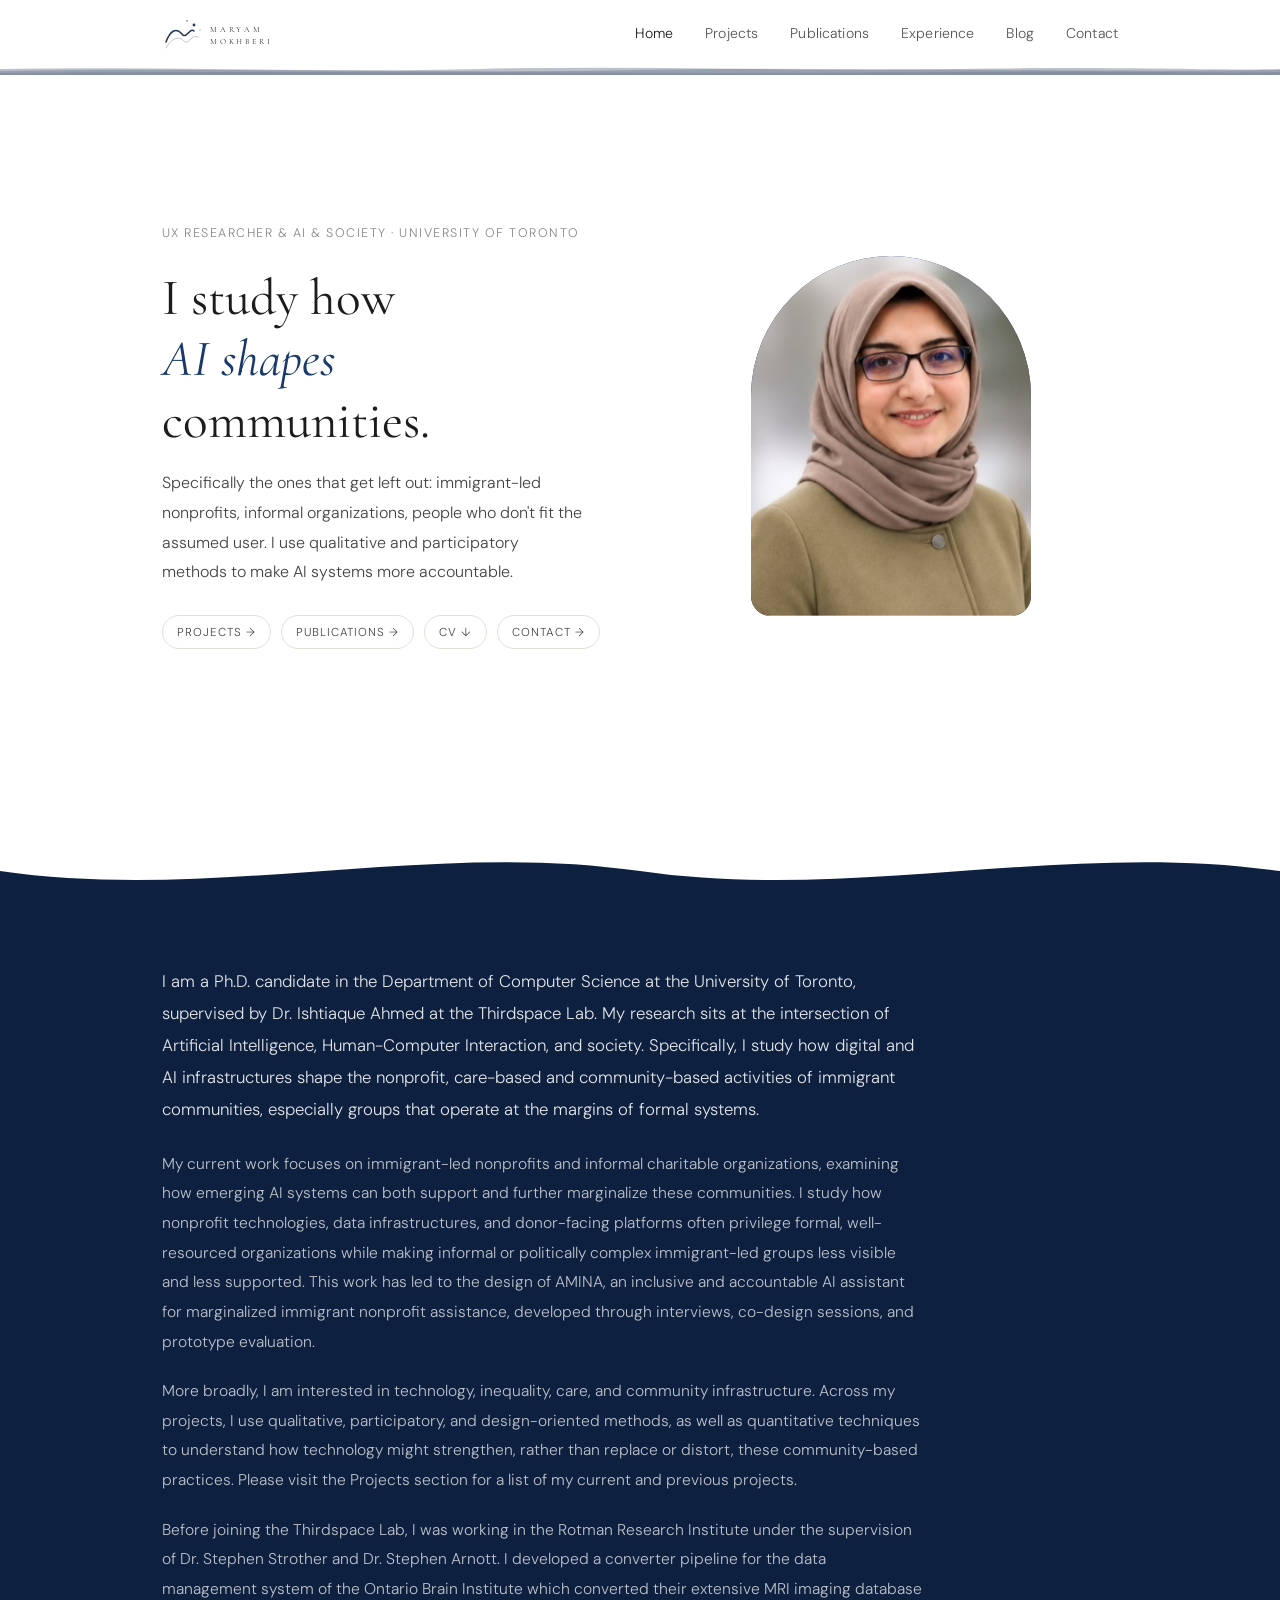
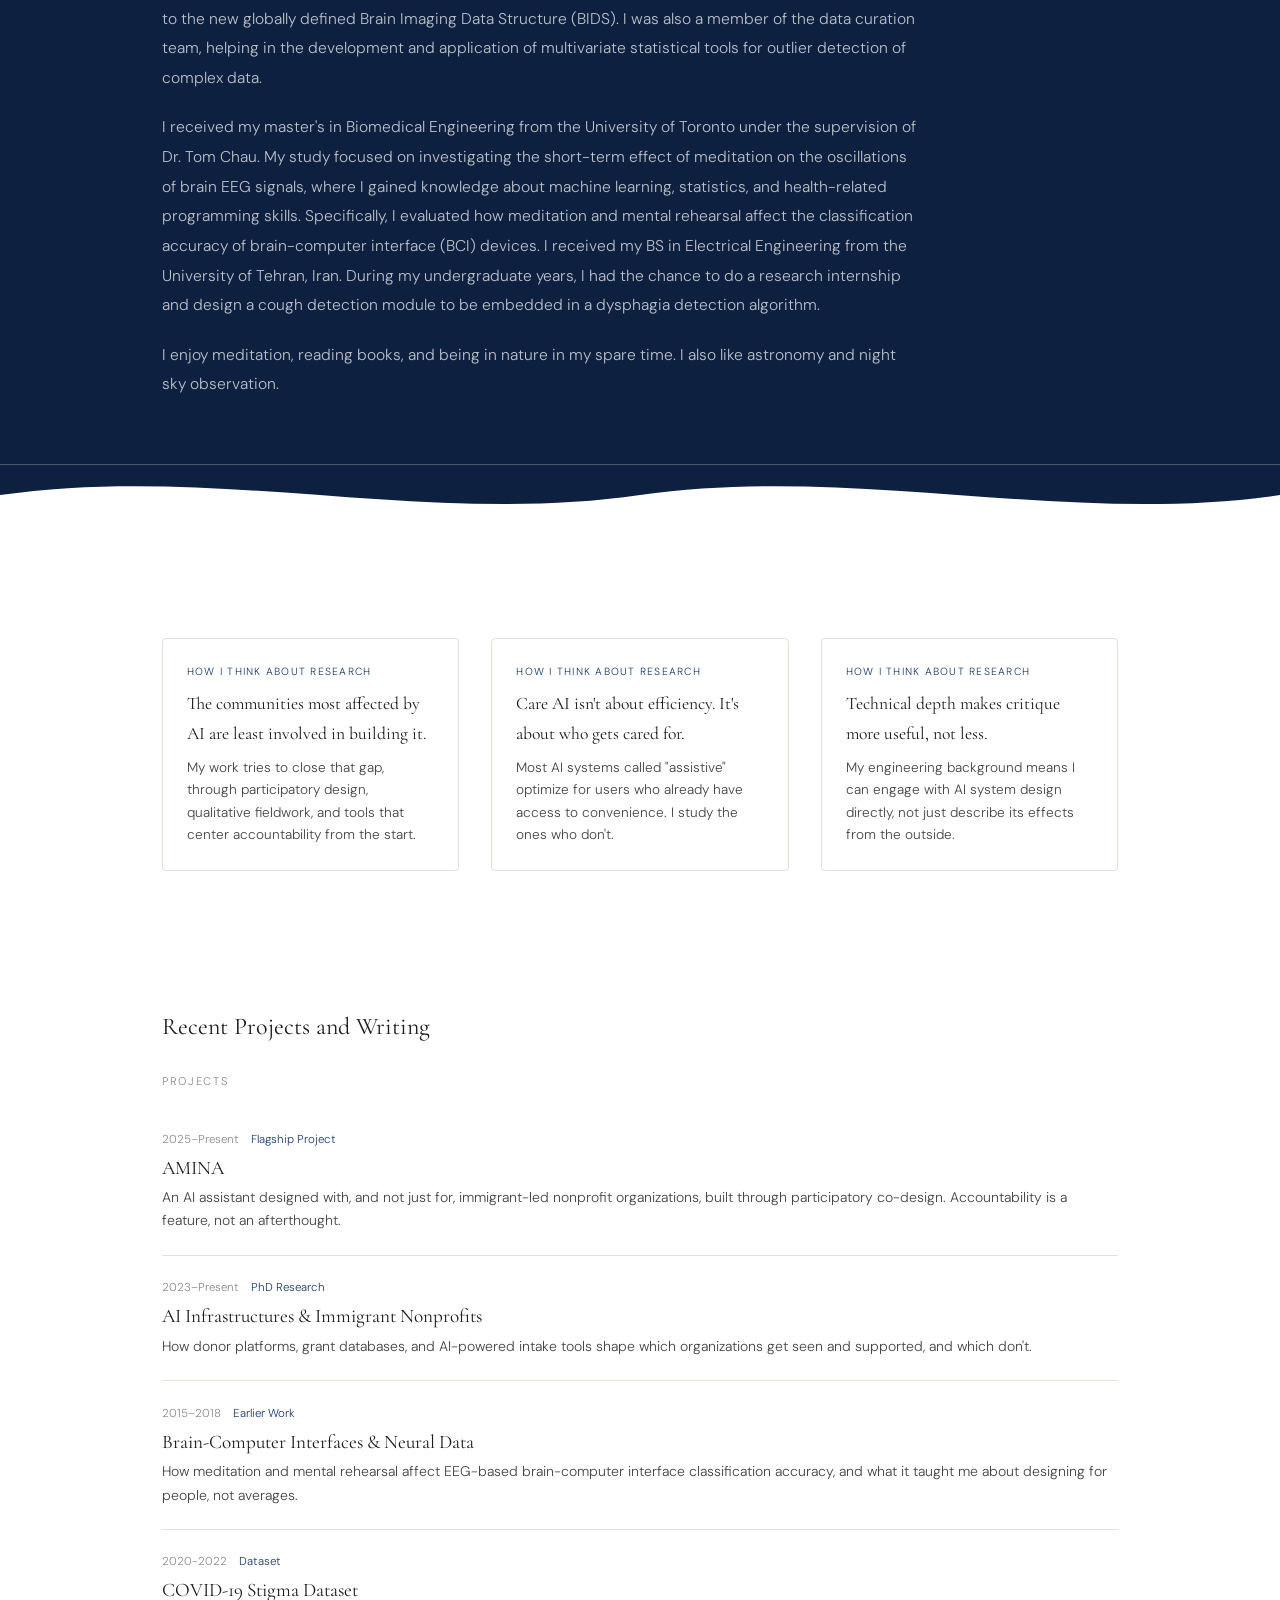
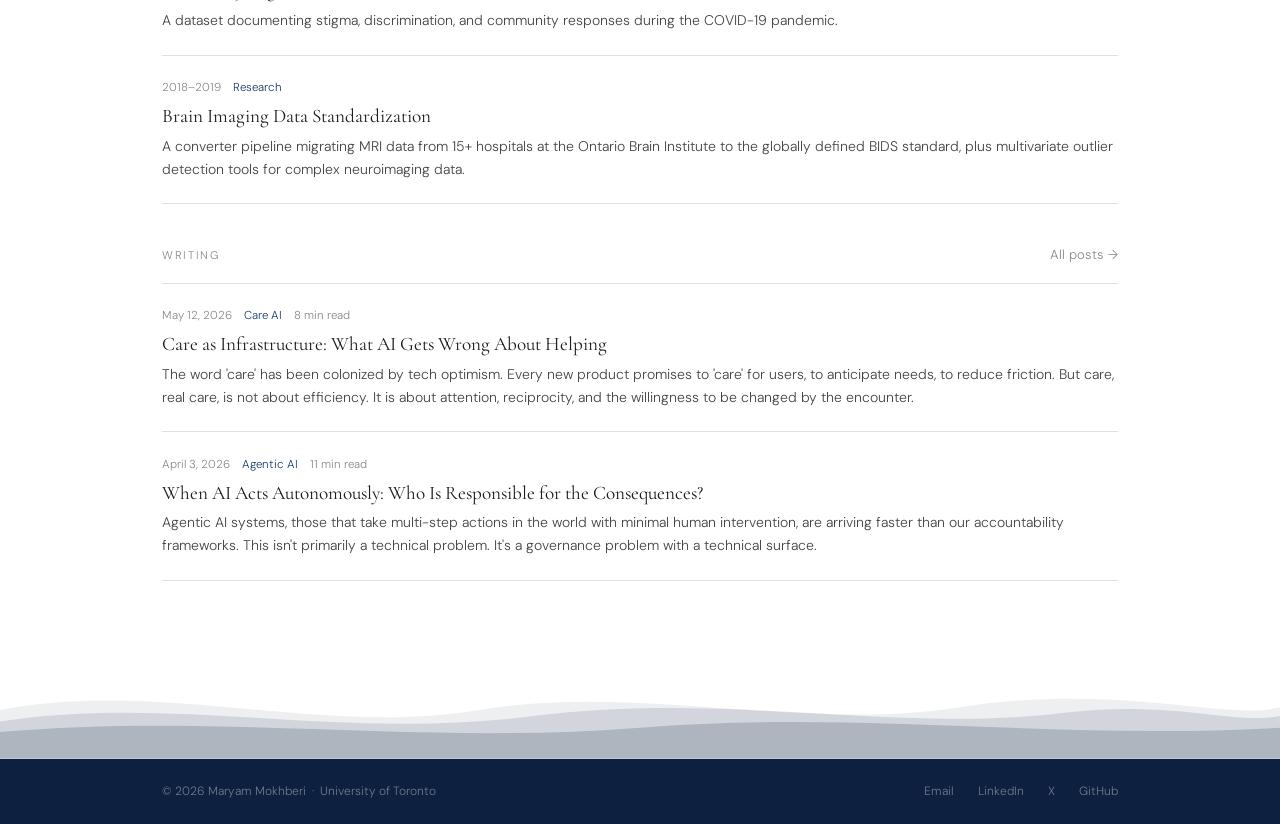
==== commit 34eee976: "Add files via upload" ====
--- a/home.html
+++ b/home.html
@@ -336,7 +336,7 @@
       <span class="section-label" style="font-size:.7rem;letter-spacing:.15em;text-transform:uppercase;color:var(--quiet);display:block;margin-bottom:1rem;">Projects</span>
       <a class="post-list-item fade-in" href="pages/research.html#amina">
         <div class="pli-meta">
-          <span>2023–Present</span>
+          <span>2025–Present</span>
           <span class="pli-cat">Flagship Project</span>
         </div>
         <div class="pli-title">AMINA</div>
@@ -344,7 +344,7 @@
       </a>
       <a class="post-list-item fade-in" href="pages/research.html">
         <div class="pli-meta">
-          <span>2021–Present</span>
+          <span>2023–Present</span>
           <span class="pli-cat">PhD Research</span>
         </div>
         <div class="pli-title">AI Infrastructures &amp; Immigrant Nonprofits</div>
@@ -352,7 +352,7 @@
       </a>
       <a class="post-list-item fade-in" href="pages/research.html">
         <div class="pli-meta">
-          <span>2017–2021</span>
+          <span>2015–2018</span>
           <span class="pli-cat">Earlier Work</span>
         </div>
         <div class="pli-title">Brain-Computer Interfaces &amp; Neural Data</div>
@@ -360,7 +360,7 @@
       </a>
       <a class="post-list-item fade-in" href="pages/research.html">
         <div class="pli-meta">
-          <span>2021</span>
+          <span>2020-2022</span>
           <span class="pli-cat">Dataset</span>
         </div>
         <div class="pli-title">COVID-19 Stigma Dataset</div>
@@ -368,7 +368,7 @@
       </a>
       <a class="post-list-item fade-in" href="pages/research.html">
         <div class="pli-meta">
-          <span>2019–2021</span>
+          <span>2018–2019</span>
           <span class="pli-cat">Research</span>
         </div>
         <div class="pli-title">Brain Imaging Data Standardization</div>
